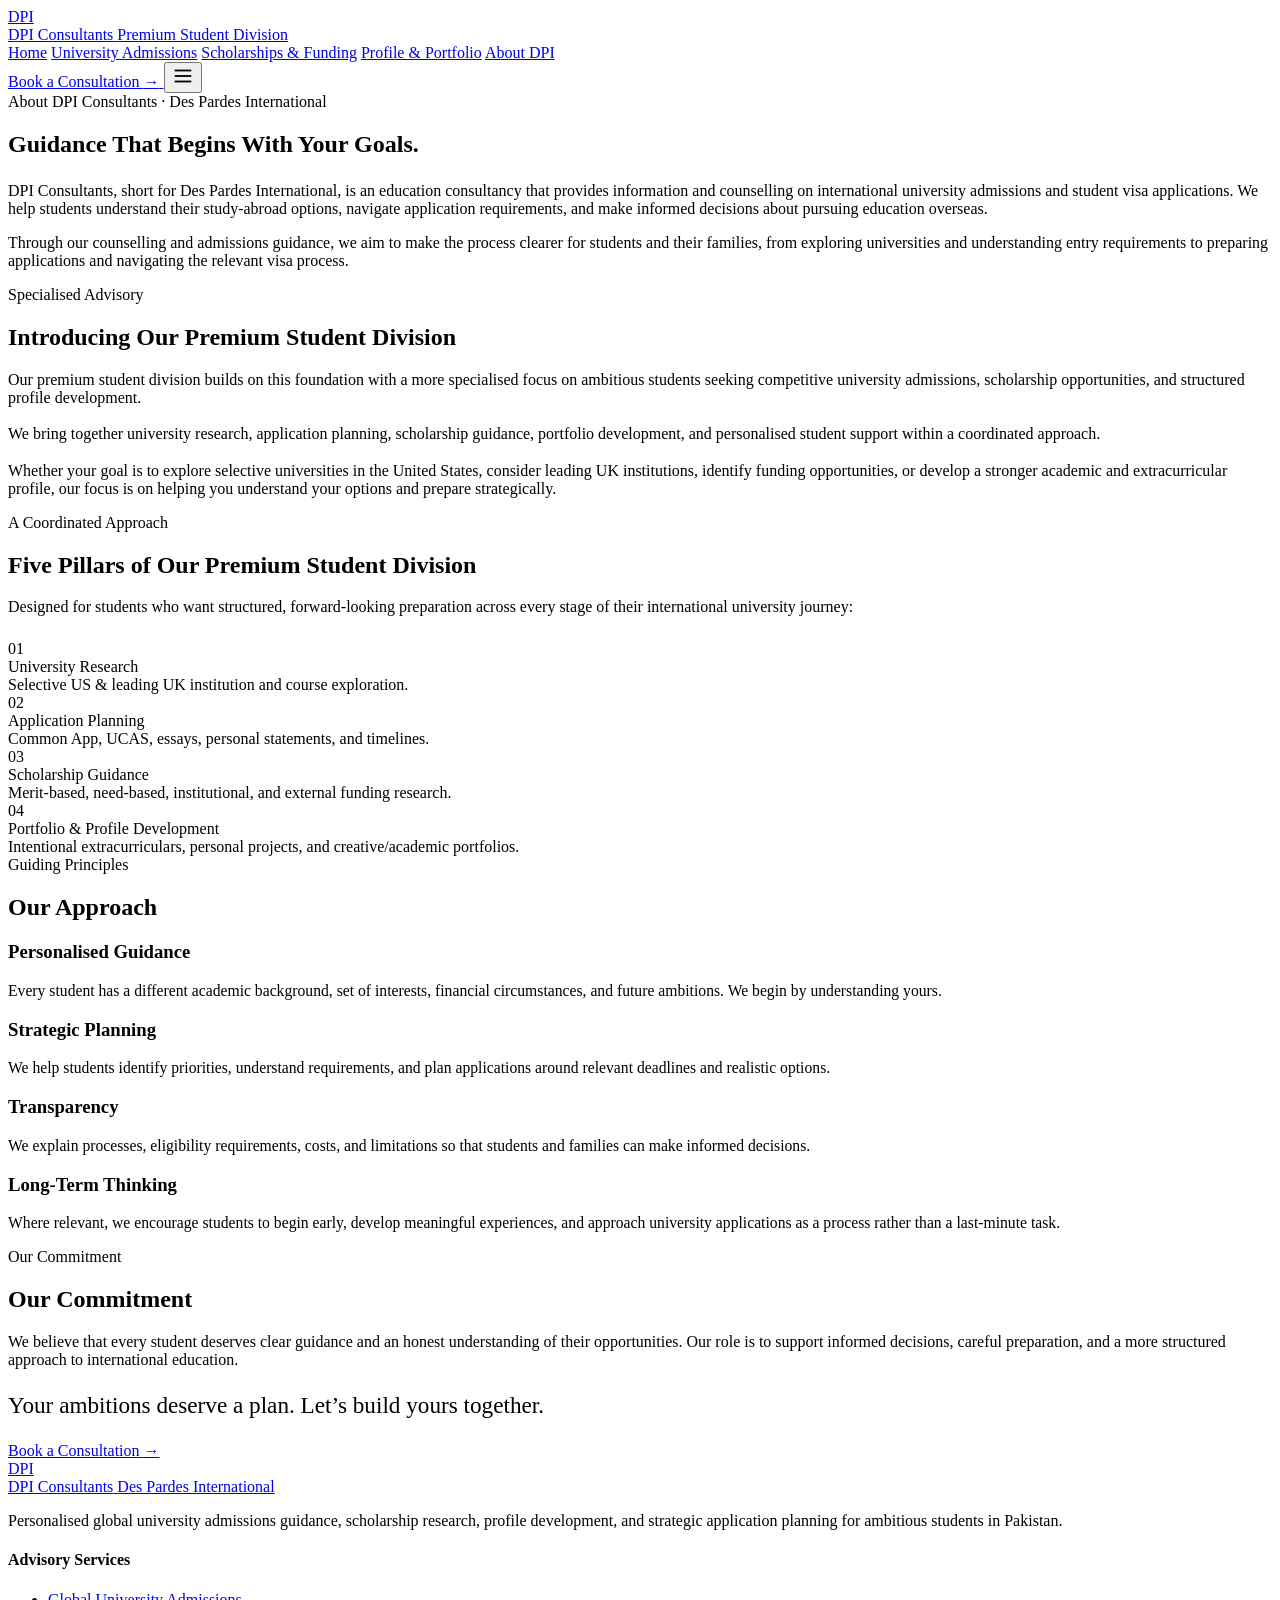
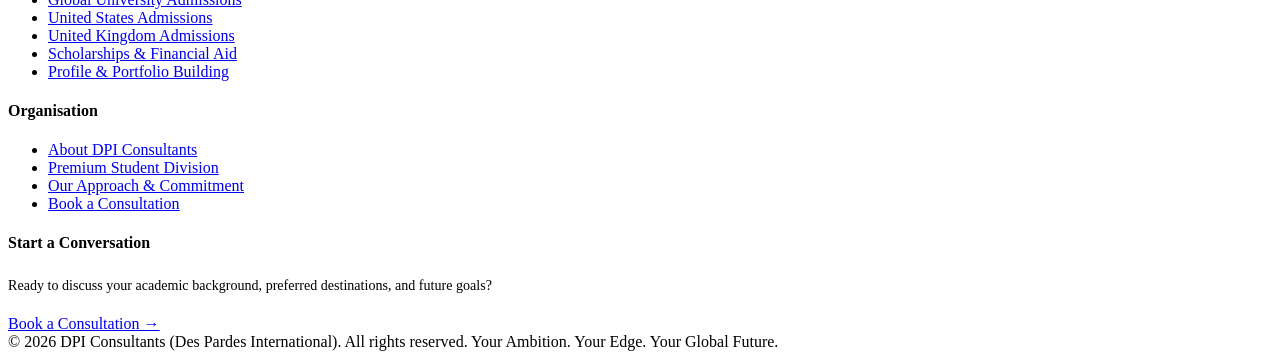
==== about.html @ b60140c0 "Publish about.html (no em dashes)" ====
<!DOCTYPE html>
<html lang="en">
<head>
  <meta charset="UTF-8" />
  <meta name="viewport" content="width=device-width, initial-scale=1.0" />
  <title>About DPI Consultants | Des Pardes International</title>
  <meta name="description" content="Guidance That Begins With Your Goals. Learn about DPI Consultants (Des Pardes International) and our Premium Student Division." />
  <link rel="stylesheet" href="styles.css" />
</head>
<body>

  <!-- Navigation Header -->
  <header class="site-header">
    <div class="container nav-container">
      <a href="index.html" class="brand-logo" aria-label="DPI Consultants Home">
        <div class="brand-monogram">DPI</div>
        <div class="brand-text">
          <span class="brand-name">DPI Consultants</span>
          <span class="brand-division">Premium Student Division</span>
        </div>
      </a>

      <nav class="nav-links" aria-label="Primary Navigation">
        <a href="index.html" class="nav-link">Home</a>
        <a href="admissions.html" class="nav-link">University Admissions</a>
        <a href="scholarships.html" class="nav-link">Scholarships &amp; Funding</a>
        <a href="profile-building.html" class="nav-link">Profile &amp; Portfolio</a>
        <a href="about.html" class="nav-link active">About DPI</a>
      </nav>

      <div class="nav-actions">
        <a href="consultation.html" class="btn btn-primary btn-sm">
          Book a Consultation <span class="btn-arrow">&rarr;</span>
        </a>
        <button class="mobile-menu-toggle" aria-label="Toggle Menu" aria-expanded="false">
          <svg width="22" height="22" viewBox="0 0 24 24" fill="none" stroke="currentColor" stroke-width="2">
            <line x1="3" y1="6" x2="21" y2="6"></line>
            <line x1="3" y1="12" x2="21" y2="12"></line>
            <line x1="3" y1="18" x2="21" y2="18"></line>
          </svg>
        </button>
      </div>
    </div>
  </header>

  <main>
    <!-- Page Hero -->
    <section class="page-hero">
      <div class="container">
        <div class="page-hero-inner">
          <span class="eyebrow">About DPI Consultants &middot; Des Pardes International</span>
          <h1 class="display-xl">Guidance That Begins With Your Goals.</h1>
          <div class="page-hero-lead" style="margin-top: 1.5rem;">
            <p>
              DPI Consultants, short for Des Pardes International, is an education consultancy that provides information and counselling on international university admissions and student visa applications. We help students understand their study-abroad options, navigate application requirements, and make informed decisions about pursuing education overseas.
            </p>
            <p>
              Through our counselling and admissions guidance, we aim to make the process clearer for students and their families, from exploring universities and understanding entry requirements to preparing applications and navigating the relevant visa process.
            </p>
          </div>
        </div>
      </div>
    </section>

    <!-- Section: Introducing Our Premium Student Division -->
    <section id="premium-division" class="section">
      <div class="container about-split">
        <div>
          <span class="eyebrow">Specialised Advisory</span>
          <h2 class="display-lg" style="margin-bottom: 1.25rem;">Introducing Our Premium Student Division</h2>
          <p class="lead-text" style="margin-bottom: 1.15rem;">
            Our premium student division builds on this foundation with a more specialised focus on ambitious students seeking competitive university admissions, scholarship opportunities, and structured profile development.
          </p>
          <p class="lead-text" style="margin-bottom: 1.15rem;">
            We bring together university research, application planning, scholarship guidance, portfolio development, and personalised student support within a coordinated approach.
          </p>
          <p class="lead-text">
            Whether your goal is to explore selective universities in the United States, consider leading UK institutions, identify funding opportunities, or develop a stronger academic and extracurricular profile, our focus is on helping you understand your options and prepare strategically.
          </p>
        </div>

        <div class="division-highlight-card">
          <span class="eyebrow eyebrow-light">A Coordinated Approach</span>
          <h2 class="heading-lg">Five Pillars of Our Premium Student Division</h2>
          <p>
            Designed for students who want structured, forward-looking preparation across every stage of their international university journey:
          </p>

          <div class="showcase-list" style="margin-top: 1.5rem; margin-bottom: 0;">
            <div class="showcase-item">
              <div class="showcase-item-icon">01</div>
              <div>
                <div class="showcase-item-title">University Research</div>
                <div class="showcase-item-desc">Selective US &amp; leading UK institution and course exploration.</div>
              </div>
            </div>
            <div class="showcase-item">
              <div class="showcase-item-icon">02</div>
              <div>
                <div class="showcase-item-title">Application Planning</div>
                <div class="showcase-item-desc">Common App, UCAS, essays, personal statements, and timelines.</div>
              </div>
            </div>
            <div class="showcase-item">
              <div class="showcase-item-icon">03</div>
              <div>
                <div class="showcase-item-title">Scholarship Guidance</div>
                <div class="showcase-item-desc">Merit-based, need-based, institutional, and external funding research.</div>
              </div>
            </div>
            <div class="showcase-item">
              <div class="showcase-item-icon">04</div>
              <div>
                <div class="showcase-item-title">Portfolio &amp; Profile Development</div>
                <div class="showcase-item-desc">Intentional extracurriculars, personal projects, and creative/academic portfolios.</div>
              </div>
            </div>
          </div>
        </div>
      </div>
    </section>

    <!-- Section: Our Approach -->
    <section id="our-approach" class="section section-sand">
      <div class="container">
        <div class="section-header centered">
          <span class="eyebrow">Guiding Principles</span>
          <h2 class="display-lg">Our Approach</h2>
        </div>

        <div class="approach-grid">
          <article class="approach-card">
            <h3>Personalised Guidance</h3>
            <p class="lead-text" style="font-size: 0.98rem;">
              Every student has a different academic background, set of interests, financial circumstances, and future ambitions. We begin by understanding yours.
            </p>
          </article>

          <article class="approach-card">
            <h3>Strategic Planning</h3>
            <p class="lead-text" style="font-size: 0.98rem;">
              We help students identify priorities, understand requirements, and plan applications around relevant deadlines and realistic options.
            </p>
          </article>

          <article class="approach-card">
            <h3>Transparency</h3>
            <p class="lead-text" style="font-size: 0.98rem;">
              We explain processes, eligibility requirements, costs, and limitations so that students and families can make informed decisions.
            </p>
          </article>

          <article class="approach-card">
            <h3>Long-Term Thinking</h3>
            <p class="lead-text" style="font-size: 0.98rem;">
              Where relevant, we encourage students to begin early, develop meaningful experiences, and approach university applications as a process rather than a last-minute task.
            </p>
          </article>
        </div>
      </div>
    </section>

    <!-- Section: Our Commitment -->
    <section class="section">
      <div class="container">
        <div class="cta-banner">
          <div class="cta-banner-content">
            <span class="eyebrow eyebrow-light">Our Commitment</span>
            <h2>Our Commitment</h2>
            <p style="margin-bottom: 1.15rem;">
              We believe that every student deserves clear guidance and an honest understanding of their opportunities. Our role is to support informed decisions, careful preparation, and a more structured approach to international education.
            </p>
            <p class="lead-serif" style="color: var(--gold-300); font-size: 1.45rem;">
              Your ambitions deserve a plan. Let&rsquo;s build yours together.
            </p>
          </div>
          <div class="cta-banner-action">
            <a href="consultation.html" class="btn btn-gold btn-lg">
              Book a Consultation <span class="btn-arrow">&rarr;</span>
            </a>
          </div>
        </div>
      </div>
    </section>
  </main>

  <!-- Footer -->
  <footer class="site-footer">
    <div class="container">
      <div class="footer-grid">
        <div class="footer-brand">
          <a href="index.html" class="brand-logo">
            <div class="brand-monogram">DPI</div>
            <div class="brand-text">
              <span class="brand-name">DPI Consultants</span>
              <span class="brand-division">Des Pardes International</span>
            </div>
          </a>
          <p>
            Personalised global university admissions guidance, scholarship research, profile development, and strategic application planning for ambitious students in Pakistan.
          </p>
        </div>

        <div class="footer-col">
          <h4>Advisory Services</h4>
          <ul class="footer-links">
            <li><a href="admissions.html">Global University Admissions</a></li>
            <li><a href="admissions.html#us-admissions">United States Admissions</a></li>
            <li><a href="admissions.html#uk-admissions">United Kingdom Admissions</a></li>
            <li><a href="scholarships.html">Scholarships &amp; Financial Aid</a></li>
            <li><a href="profile-building.html">Profile &amp; Portfolio Building</a></li>
          </ul>
        </div>

        <div class="footer-col">
          <h4>Organisation</h4>
          <ul class="footer-links">
            <li><a href="about.html">About DPI Consultants</a></li>
            <li><a href="about.html#premium-division">Premium Student Division</a></li>
            <li><a href="about.html#our-approach">Our Approach &amp; Commitment</a></li>
            <li><a href="consultation.html">Book a Consultation</a></li>
          </ul>
        </div>

        <div class="footer-col">
          <h4>Start a Conversation</h4>
          <p style="font-size: 0.88rem; margin-bottom: 1.15rem; line-height: 1.6;">
            Ready to discuss your academic background, preferred destinations, and future goals?
          </p>
          <a href="consultation.html" class="btn btn-gold btn-sm">
            Book a Consultation &rarr;
          </a>
        </div>
      </div>

      <div class="footer-bottom">
        <span>&copy; 2026 DPI Consultants (Des Pardes International). All rights reserved.</span>
        <span>Your Ambition. Your Edge. Your Global Future.</span>
      </div>
    </div>
  </footer>

  <script src="main.js"></script>
</body>
</html>
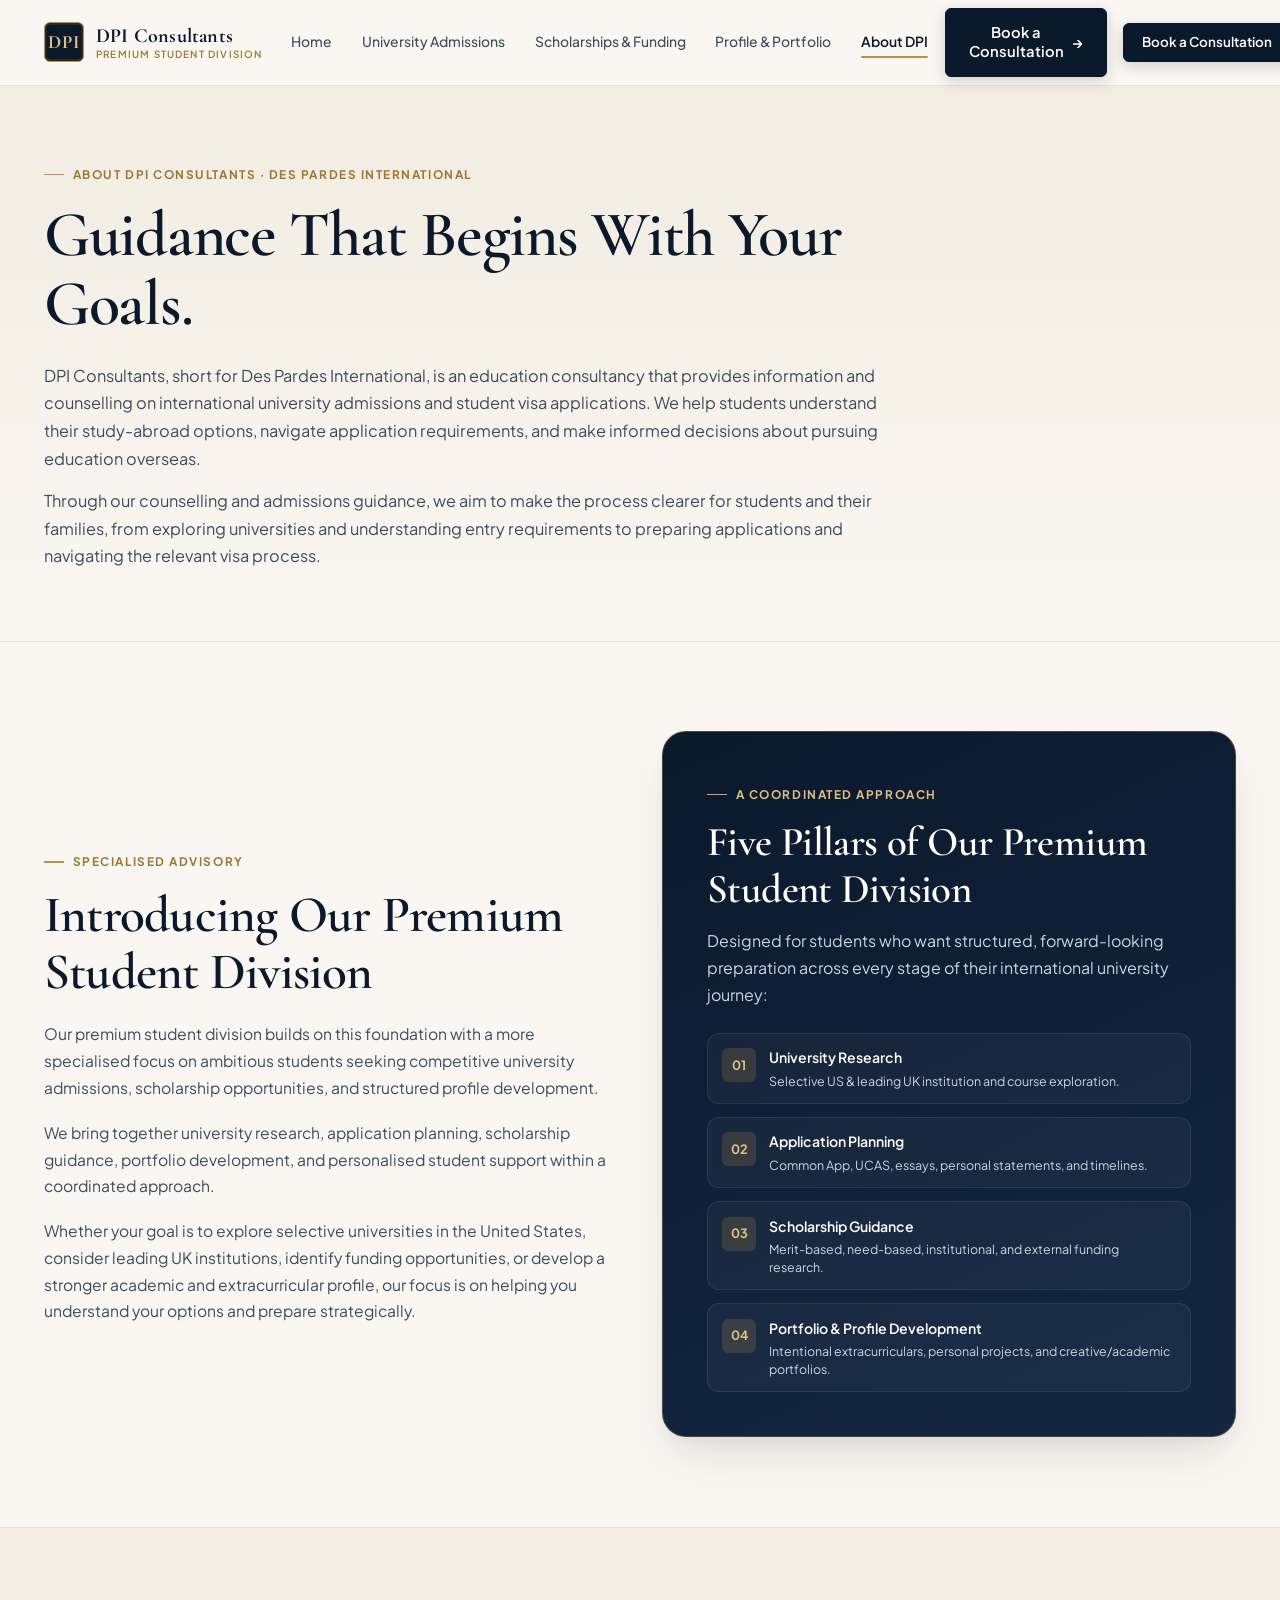
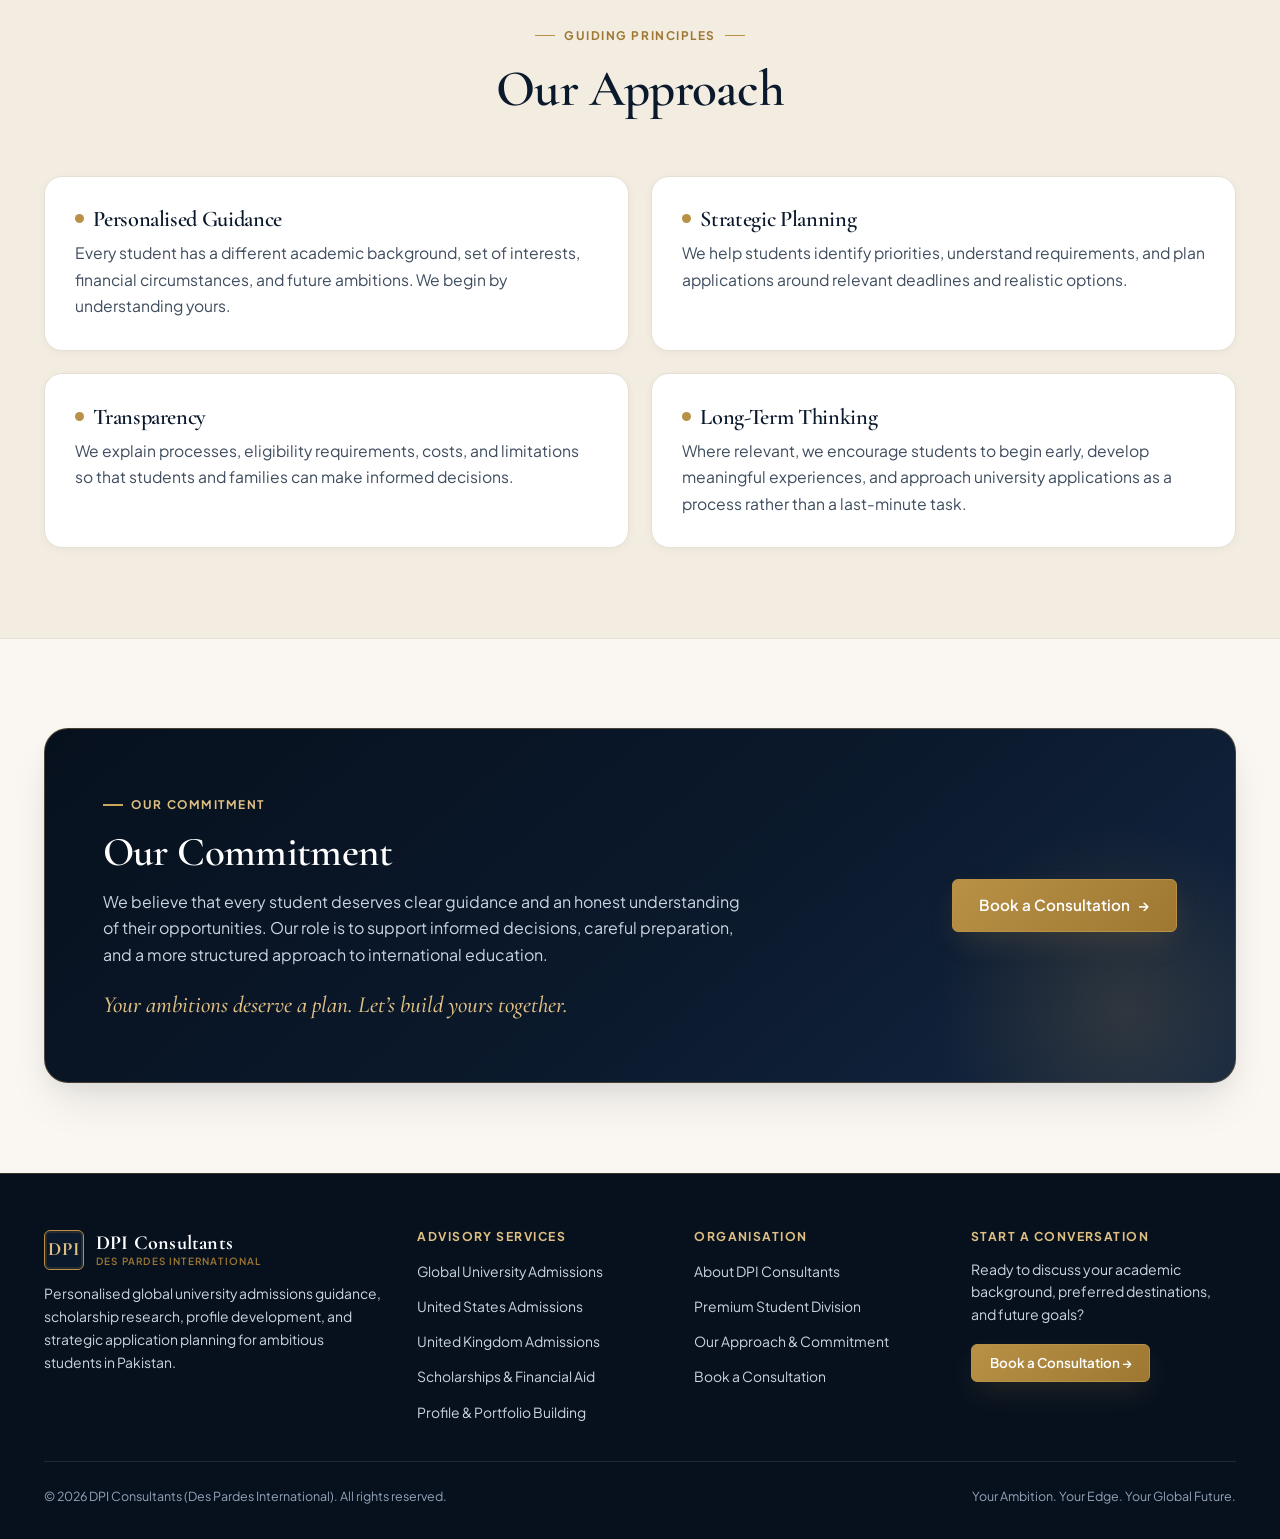
==== commit 5750e8e5: "Fix mobile CSS Grid width overflow, header wrapping, and cache-busting (?v=3)" ====
--- a/about.html
+++ b/about.html
@@ -5,7 +5,7 @@
   <meta name="viewport" content="width=device-width, initial-scale=1.0" />
   <title>About DPI Consultants | Des Pardes International</title>
   <meta name="description" content="Guidance That Begins With Your Goals. Learn about DPI Consultants (Des Pardes International) and our Premium Student Division." />
-  <link rel="stylesheet" href="styles.css" />
+  <link rel="stylesheet" href="styles.css?v=3" />
 </head>
 <body>
 
@@ -26,6 +26,7 @@
         <a href="scholarships.html" class="nav-link">Scholarships &amp; Funding</a>
         <a href="profile-building.html" class="nav-link">Profile &amp; Portfolio</a>
         <a href="about.html" class="nav-link active">About DPI</a>
+        <a href="consultation.html" class="btn btn-primary nav-mobile-cta">Book a Consultation <span class="btn-arrow">&rarr;</span></a>
       </nav>
 
       <div class="nav-actions">
@@ -240,6 +241,6 @@
     </div>
   </footer>
 
-  <script src="main.js"></script>
+  <script src="main.js?v=3"></script>
 </body>
 </html>
--- a/styles.css
+++ b/styles.css
@@ -0,0 +1,2122 @@
+/* ==========================================================================
+   DPI Consultants | Premium Student Division
+   Design System: Editorial Academic Prestige (Mobile-First & Responsive)
+   Palette: Warm Ivory (#FAF7F2), Deep Oxford Navy (#0B192C), Antique Brass (#B89146)
+   Typography: Cormorant Garamond (Editorial Serif) + Plus Jakarta Sans (Modern Sans)
+   ========================================================================== */
+
+@import url('https://fonts.googleapis.com/css2?family=Cormorant+Garamond:ital,wght@0,500;0,600;0,700;1,500;1,600&family=Plus+Jakarta+Sans:wght@400;500;600;700&display=swap');
+
+:root {
+  /* Color Palette */
+  --bg-ivory: #FAF7F2;
+  --bg-sand: #F2ECE1;
+  --bg-surface: #FFFFFF;
+  --bg-surface-hover: #FCFBF9;
+  
+  --navy-950: #07111E;
+  --navy-900: #0B192C;
+  --navy-800: #132642;
+  --navy-700: #1E375A;
+  --navy-600: #2D4B73;
+
+  --gold-600: #9E7832;
+  --gold-500: #B89146;
+  --gold-400: #CCA65C;
+  --gold-300: #DFC082;
+  --gold-100: #F6EFE2;
+  --gold-50: #FBF8F1;
+
+  --text-primary: #0B192C;
+  --text-secondary: #3E4C5E;
+  --text-muted: #64748B;
+  --text-on-dark: #F8FAFC;
+  --text-on-dark-muted: #CBD5E1;
+
+  --border-light: #E6DFD3;
+  --border-medium: #D5CBB8;
+  --border-gold: rgba(184, 145, 70, 0.35);
+  --border-dark: rgba(255, 255, 255, 0.12);
+
+  /* Typography */
+  --font-serif: 'Cormorant Garamond', Georgia, 'Times New Roman', serif;
+  --font-sans: 'Plus Jakarta Sans', -apple-system, BlinkMacSystemFont, 'Segoe UI', Roboto, sans-serif;
+
+  /* Layout & Spacing */
+  --container-max: 1240px;
+  --container-narrow: 920px;
+  --header-height: 82px;
+
+  /* Shadows & Transitions */
+  --shadow-sm: 0 2px 8px rgba(11, 25, 44, 0.04);
+  --shadow-md: 0 12px 32px -8px rgba(11, 25, 44, 0.07), 0 4px 12px -2px rgba(11, 25, 44, 0.03);
+  --shadow-lg: 0 24px 48px -12px rgba(11, 25, 44, 0.12), 0 8px 20px -4px rgba(11, 25, 44, 0.05);
+  --shadow-gold: 0 12px 30px -6px rgba(184, 145, 70, 0.2);
+
+  --radius-sm: 6px;
+  --radius-md: 12px;
+  --radius-lg: 18px;
+  --radius-xl: 24px;
+
+  --ease-out: cubic-bezier(0.16, 1, 0.3, 1);
+  --transition-fast: 0.2s var(--ease-out);
+  --transition-base: 0.35s var(--ease-out);
+}
+
+/* ==========================================================================
+   Reset & Base
+   ========================================================================== */
+*, *::before, *::after {
+  box-sizing: border-box;
+  margin: 0;
+  padding: 0;
+}
+
+html {
+  scroll-behavior: smooth;
+  font-size: 16px;
+  -webkit-font-smoothing: antialiased;
+  -moz-osx-font-smoothing: grayscale;
+  -webkit-text-size-adjust: 100%;
+  max-width: 100%;
+  overflow-x: hidden;
+}
+
+body {
+  font-family: var(--font-sans);
+  background-color: var(--bg-ivory);
+  color: var(--text-primary);
+  line-height: 1.65;
+  max-width: 100%;
+  overflow-x: hidden;
+  width: 100%;
+  position: relative;
+}
+
+/* Prevent any CSS Grid or Flex child from blowing out viewport width on mobile */
+.hero-grid > *,
+.achieve-grid > *,
+.think-bigger-grid > *,
+.timeline-grid > *,
+.support-grid > *,
+.scholarship-cards-grid > *,
+.process-steps-list > *,
+.services-numbered-grid > *,
+.direction-grid > *,
+.about-split > *,
+.approach-grid > *,
+.consultation-layout > *,
+.form-grid-2 > *,
+.footer-grid > * {
+  min-width: 0;
+  max-width: 100%;
+}
+
+::selection {
+  background-color: var(--navy-900);
+  color: var(--gold-300);
+}
+
+img, svg {
+  display: block;
+  max-width: 100%;
+}
+
+a {
+  color: inherit;
+  text-decoration: none;
+  transition: color var(--transition-fast);
+}
+
+ul, ol {
+  list-style: none;
+}
+
+button, input, select, textarea {
+  font: inherit;
+  color: inherit;
+}
+
+/* ==========================================================================
+   Typography Utilities
+   ========================================================================== */
+h1, h2, h3, h4, .serif-heading {
+  font-family: var(--font-serif);
+  font-weight: 600;
+  line-height: 1.12;
+  letter-spacing: -0.015em;
+  color: var(--text-primary);
+  overflow-wrap: break-word;
+}
+
+.display-xl {
+  font-size: clamp(2.25rem, 5vw, 4.4rem);
+  line-height: 1.08;
+  letter-spacing: -0.02em;
+}
+
+.display-lg {
+  font-size: clamp(1.95rem, 4vw, 3.5rem);
+  line-height: 1.12;
+}
+
+.heading-lg {
+  font-size: clamp(1.65rem, 3.2vw, 2.75rem);
+  line-height: 1.15;
+}
+
+.heading-md {
+  font-size: clamp(1.35rem, 2.2vw, 1.95rem);
+  line-height: 1.2;
+}
+
+.heading-sm {
+  font-family: var(--font-sans);
+  font-size: 1.12rem;
+  font-weight: 600;
+  line-height: 1.35;
+  letter-spacing: -0.01em;
+}
+
+.eyebrow {
+  display: inline-flex;
+  align-items: center;
+  flex-wrap: wrap;
+  gap: 0.55rem;
+  font-family: var(--font-sans);
+  font-size: 0.74rem;
+  font-weight: 700;
+  text-transform: uppercase;
+  letter-spacing: 0.13em;
+  color: var(--gold-600);
+  margin-bottom: 0.95rem;
+}
+
+.eyebrow::before {
+  content: '';
+  display: inline-block;
+  width: 20px;
+  height: 1.5px;
+  background-color: var(--gold-500);
+  flex-shrink: 0;
+}
+
+.eyebrow-light {
+  color: var(--gold-300);
+}
+
+.eyebrow-light::before {
+  background-color: var(--gold-400);
+}
+
+.lead-serif {
+  font-family: var(--font-serif);
+  font-size: clamp(1.22rem, 2vw, 1.7rem);
+  font-style: italic;
+  font-weight: 500;
+  line-height: 1.4;
+  color: var(--navy-800);
+}
+
+.lead-text {
+  font-size: clamp(0.98rem, 1.2vw, 1.15rem);
+  color: var(--text-secondary);
+  line-height: 1.7;
+}
+
+/* ==========================================================================
+   Layout & Containers
+   ========================================================================== */
+.container {
+  width: 100%;
+  max-width: var(--container-max);
+  margin: 0 auto;
+  padding: 0 1.5rem;
+}
+
+.container-narrow {
+  width: 100%;
+  max-width: var(--container-narrow);
+  margin: 0 auto;
+  padding: 0 1.5rem;
+}
+
+.section {
+  padding: clamp(3.25rem, 7vw, 7rem) 0;
+  position: relative;
+}
+
+.section-sand {
+  background-color: var(--bg-sand);
+  border-top: 1px solid var(--border-light);
+  border-bottom: 1px solid var(--border-light);
+}
+
+.section-surface {
+  background-color: var(--bg-surface);
+  border-top: 1px solid var(--border-light);
+  border-bottom: 1px solid var(--border-light);
+}
+
+.section-dark {
+  background: linear-gradient(145deg, var(--navy-950) 0%, var(--navy-900) 60%, var(--navy-800) 100%);
+  color: var(--text-on-dark);
+  position: relative;
+  overflow: hidden;
+}
+
+.section-dark h1,
+.section-dark h2,
+.section-dark h3,
+.section-dark h4 {
+  color: var(--text-on-dark);
+}
+
+.section-dark p {
+  color: var(--text-on-dark-muted);
+}
+
+.section-header {
+  max-width: 720px;
+  margin-bottom: clamp(2rem, 4.5vw, 4rem);
+}
+
+.section-header.centered {
+  margin-left: auto;
+  margin-right: auto;
+  text-align: center;
+}
+
+.section-header.centered .eyebrow {
+  justify-content: center;
+}
+
+.section-header.centered .eyebrow::after {
+  content: '';
+  display: inline-block;
+  width: 20px;
+  height: 1.5px;
+  background-color: var(--gold-500);
+  flex-shrink: 0;
+}
+
+/* ==========================================================================
+   Navigation Header
+   ========================================================================== */
+.site-header {
+  position: sticky;
+  top: 0;
+  z-index: 1000;
+  min-height: var(--header-height);
+  display: flex;
+  align-items: center;
+  background-color: rgba(250, 247, 242, 0.95);
+  backdrop-filter: blur(14px);
+  -webkit-backdrop-filter: blur(14px);
+  border-bottom: 1px solid var(--border-light);
+  transition: all var(--transition-fast);
+}
+
+.site-header.scrolled {
+  min-height: 70px;
+  background-color: rgba(255, 255, 255, 0.98);
+  box-shadow: var(--shadow-sm);
+}
+
+.nav-container {
+  width: 100%;
+  display: flex;
+  align-items: center;
+  justify-content: space-between;
+  gap: 1rem;
+  padding-top: 0.5rem;
+  padding-bottom: 0.5rem;
+}
+
+.brand-logo {
+  display: flex;
+  align-items: center;
+  gap: 0.75rem;
+  text-decoration: none;
+  flex-shrink: 0;
+}
+
+.brand-monogram {
+  width: 40px;
+  height: 40px;
+  background-color: var(--navy-900);
+  color: var(--gold-300);
+  border: 1px solid var(--gold-500);
+  border-radius: var(--radius-sm);
+  display: flex;
+  align-items: center;
+  justify-content: center;
+  font-family: var(--font-serif);
+  font-size: 1.18rem;
+  font-weight: 700;
+  letter-spacing: 0.04em;
+  flex-shrink: 0;
+  box-shadow: inset 0 0 0 2px rgba(184, 145, 70, 0.15);
+}
+
+.brand-text {
+  display: flex;
+  flex-direction: column;
+  justify-content: center;
+}
+
+.brand-name {
+  font-family: var(--font-serif);
+  font-size: 1.25rem;
+  font-weight: 700;
+  line-height: 1.1;
+  color: var(--navy-900);
+  letter-spacing: 0.01em;
+  white-space: nowrap;
+}
+
+.brand-division {
+  font-size: 0.62rem;
+  font-weight: 600;
+  text-transform: uppercase;
+  letter-spacing: 0.12em;
+  color: var(--gold-600);
+  margin-top: 2px;
+  line-height: 1.2;
+  white-space: nowrap;
+}
+
+.nav-links {
+  display: flex;
+  align-items: center;
+  gap: 0.25rem;
+}
+
+.nav-link {
+  font-size: 0.87rem;
+  font-weight: 500;
+  color: var(--text-secondary);
+  padding: 0.5rem 0.8rem;
+  border-radius: var(--radius-sm);
+  position: relative;
+  transition: all var(--transition-fast);
+  white-space: nowrap;
+}
+
+.nav-link:hover {
+  color: var(--navy-900);
+  background-color: rgba(184, 145, 70, 0.08);
+}
+
+.nav-link.active {
+  color: var(--navy-900);
+  font-weight: 600;
+}
+
+.nav-link.active::after {
+  content: '';
+  position: absolute;
+  bottom: 4px;
+  left: 0.8rem;
+  right: 0.8rem;
+  height: 2px;
+  background-color: var(--gold-500);
+  border-radius: 2px;
+}
+
+.nav-mobile-cta {
+  display: none;
+}
+
+.nav-actions {
+  display: flex;
+  align-items: center;
+  gap: 0.6rem;
+  flex-shrink: 0;
+}
+
+.mobile-menu-toggle {
+  display: none;
+  background: var(--bg-surface);
+  border: 1px solid var(--border-medium);
+  border-radius: var(--radius-sm);
+  width: 42px;
+  height: 42px;
+  align-items: center;
+  justify-content: center;
+  cursor: pointer;
+  color: var(--navy-900);
+  flex-shrink: 0;
+  -webkit-tap-highlight-color: transparent;
+}
+
+/* ==========================================================================
+   Buttons
+   ========================================================================== */
+.btn {
+  display: inline-flex;
+  align-items: center;
+  justify-content: center;
+  gap: 0.5rem;
+  font-family: var(--font-sans);
+  font-size: 0.92rem;
+  font-weight: 600;
+  line-height: 1.35;
+  text-align: center;
+  padding: 0.85rem 1.45rem;
+  border-radius: var(--radius-sm);
+  border: 1px solid transparent;
+  cursor: pointer;
+  transition: all var(--transition-base);
+  text-decoration: none;
+  max-width: 100%;
+  white-space: normal;
+  -webkit-tap-highlight-color: transparent;
+}
+
+.btn-sm {
+  font-size: 0.84rem;
+  padding: 0.58rem 1.1rem;
+}
+
+.btn-lg {
+  font-size: 0.95rem;
+  padding: 0.95rem 1.65rem;
+}
+
+.btn-primary {
+  background-color: var(--navy-900);
+  color: #FFFFFF;
+  border-color: var(--navy-900);
+  box-shadow: 0 4px 14px rgba(11, 25, 44, 0.18);
+}
+
+.btn-primary:hover {
+  background-color: var(--navy-800);
+  border-color: var(--gold-500);
+  transform: translateY(-2px);
+  box-shadow: 0 10px 24px rgba(11, 25, 44, 0.24);
+}
+
+.btn-gold {
+  background: linear-gradient(135deg, var(--gold-500) 0%, var(--gold-600) 100%);
+  color: #FFFFFF;
+  border-color: var(--gold-500);
+  box-shadow: var(--shadow-gold);
+}
+
+.btn-gold:hover {
+  background: linear-gradient(135deg, var(--gold-400) 0%, var(--gold-500) 100%);
+  transform: translateY(-2px);
+  box-shadow: 0 14px 32px -4px rgba(184, 145, 70, 0.35);
+}
+
+.btn-outline {
+  background-color: transparent;
+  color: var(--navy-900);
+  border-color: var(--border-medium);
+}
+
+.btn-outline:hover {
+  border-color: var(--navy-900);
+  background-color: rgba(11, 25, 44, 0.03);
+  transform: translateY(-2px);
+}
+
+.btn-outline-light {
+  background-color: rgba(255, 255, 255, 0.06);
+  color: #FFFFFF;
+  border-color: rgba(255, 255, 255, 0.25);
+}
+
+.btn-outline-light:hover {
+  background-color: rgba(255, 255, 255, 0.14);
+  border-color: var(--gold-300);
+  transform: translateY(-2px);
+}
+
+.btn-arrow {
+  transition: transform var(--transition-fast);
+  flex-shrink: 0;
+}
+
+.btn:hover .btn-arrow {
+  transform: translateX(4px);
+}
+
+/* ==========================================================================
+   Hero Sections
+   ========================================================================== */
+.hero-home {
+  padding: clamp(2.25rem, 5.5vw, 5.25rem) 0 clamp(3rem, 7vw, 6.25rem);
+  position: relative;
+  overflow: hidden;
+  border-bottom: 1px solid var(--border-light);
+}
+
+.hero-home::before {
+  content: '';
+  position: absolute;
+  top: -180px;
+  right: -120px;
+  width: 640px;
+  height: 640px;
+  border-radius: 50%;
+  background: radial-gradient(circle, rgba(184, 145, 70, 0.1) 0%, rgba(184, 145, 70, 0) 70%);
+  pointer-events: none;
+}
+
+.hero-grid {
+  display: grid;
+  grid-template-columns: 1.18fr 0.82fr;
+  gap: clamp(2rem, 4.5vw, 4.5rem);
+  align-items: center;
+}
+
+.hero-subtitle-serif {
+  font-family: var(--font-serif);
+  font-size: clamp(1.22rem, 2.1vw, 1.75rem);
+  font-style: italic;
+  font-weight: 500;
+  color: var(--gold-600);
+  margin: 0.85rem 0 1.25rem;
+  line-height: 1.35;
+}
+
+.hero-copy {
+  display: flex;
+  flex-direction: column;
+  gap: 0.9rem;
+  margin-bottom: 1.4rem;
+}
+
+.hero-copy p {
+  font-size: 1.02rem;
+  color: var(--text-secondary);
+  line-height: 1.7;
+}
+
+.hero-signature {
+  display: flex;
+  align-items: center;
+  gap: 0.75rem;
+  padding: 0.85rem 1.1rem;
+  background-color: var(--gold-50);
+  border-left: 3px solid var(--gold-500);
+  border-radius: 0 var(--radius-sm) var(--radius-sm) 0;
+  margin-bottom: 1.65rem;
+  font-family: var(--font-serif);
+  font-size: 1.18rem;
+  font-weight: 600;
+  font-style: italic;
+  color: var(--navy-900);
+  line-height: 1.35;
+}
+
+.hero-cta-group {
+  display: flex;
+  flex-wrap: wrap;
+  align-items: center;
+  gap: 0.85rem;
+  width: 100%;
+}
+
+/* Architectural Hero Showcase Card */
+.hero-showcase {
+  position: relative;
+  width: 100%;
+  min-width: 0;
+}
+
+.showcase-frame {
+  background: linear-gradient(155deg, var(--navy-900) 0%, var(--navy-800) 100%);
+  color: #FFFFFF;
+  border-radius: var(--radius-lg);
+  padding: 2rem;
+  box-shadow: var(--shadow-lg);
+  border: 1px solid rgba(184, 145, 70, 0.3);
+  position: relative;
+  overflow: hidden;
+  width: 100%;
+}
+
+.showcase-frame::after {
+  content: '';
+  position: absolute;
+  top: 10px;
+  right: 10px;
+  bottom: 10px;
+  left: 10px;
+  border: 1px solid rgba(184, 145, 70, 0.16);
+  border-radius: calc(var(--radius-lg) - 6px);
+  pointer-events: none;
+}
+
+.showcase-header {
+  display: flex;
+  flex-wrap: wrap;
+  align-items: center;
+  justify-content: space-between;
+  gap: 0.65rem;
+  padding-bottom: 1.15rem;
+  margin-bottom: 1.25rem;
+  border-bottom: 1px solid rgba(255, 255, 255, 0.1);
+}
+
+.showcase-tag {
+  font-size: 0.68rem;
+  font-weight: 700;
+  text-transform: uppercase;
+  letter-spacing: 0.12em;
+  color: var(--gold-300);
+}
+
+.showcase-pill-group {
+  display: flex;
+  flex-wrap: wrap;
+  gap: 0.4rem;
+}
+
+.showcase-pill {
+  font-size: 0.7rem;
+  font-weight: 600;
+  padding: 0.25rem 0.65rem;
+  border-radius: 999px;
+  background-color: rgba(184, 145, 70, 0.18);
+  color: var(--gold-300);
+  border: 1px solid rgba(184, 145, 70, 0.3);
+}
+
+.showcase-title {
+  font-family: var(--font-serif);
+  font-size: 1.5rem;
+  color: #FFFFFF;
+  margin-bottom: 1.1rem;
+  line-height: 1.2;
+}
+
+.showcase-list {
+  display: flex;
+  flex-direction: column;
+  gap: 0.8rem;
+  margin-bottom: 1.35rem;
+}
+
+.showcase-item {
+  display: flex;
+  align-items: flex-start;
+  gap: 0.8rem;
+  padding: 0.8rem 0.9rem;
+  background-color: rgba(255, 255, 255, 0.04);
+  border: 1px solid rgba(255, 255, 255, 0.08);
+  border-radius: var(--radius-md);
+  transition: background-color var(--transition-fast);
+}
+
+.showcase-item:hover {
+  background-color: rgba(255, 255, 255, 0.08);
+}
+
+.showcase-item-icon {
+  width: 34px;
+  height: 34px;
+  border-radius: var(--radius-sm);
+  background-color: rgba(184, 145, 70, 0.2);
+  color: var(--gold-300);
+  display: flex;
+  align-items: center;
+  justify-content: center;
+  flex-shrink: 0;
+  margin-top: 2px;
+  font-size: 0.8rem;
+  font-weight: 700;
+}
+
+.showcase-item-title {
+  font-size: 0.88rem;
+  font-weight: 600;
+  color: #FFFFFF;
+  margin-bottom: 0.15rem;
+}
+
+.showcase-item-desc {
+  font-size: 0.78rem;
+  color: var(--text-on-dark-muted);
+  line-height: 1.45;
+}
+
+.showcase-footer {
+  display: flex;
+  flex-wrap: wrap;
+  align-items: center;
+  justify-content: space-between;
+  gap: 0.5rem;
+  padding-top: 0.95rem;
+  border-top: 1px solid rgba(255, 255, 255, 0.1);
+  font-size: 0.76rem;
+  color: var(--gold-300);
+}
+
+/* Inner Page Hero */
+.page-hero {
+  padding: clamp(2.25rem, 5.5vw, 5.25rem) 0;
+  background: linear-gradient(180deg, var(--bg-sand) 0%, var(--bg-ivory) 100%);
+  border-bottom: 1px solid var(--border-light);
+  position: relative;
+}
+
+.page-hero-inner {
+  max-width: 840px;
+}
+
+.page-hero .hero-subtitle-serif {
+  margin-top: 0.75rem;
+  margin-bottom: 1.15rem;
+}
+
+.page-hero-lead {
+  display: flex;
+  flex-direction: column;
+  gap: 0.9rem;
+  font-size: 1.02rem;
+  color: var(--text-secondary);
+  line-height: 1.7;
+}
+
+/* ==========================================================================
+   Section: Four Visually Distinct Cards (Home & Services)
+   ========================================================================== */
+.achieve-grid {
+  display: grid;
+  grid-template-columns: repeat(2, 1fr);
+  gap: 1.5rem;
+}
+
+.achieve-card {
+  background-color: var(--bg-surface);
+  border: 1px solid var(--border-light);
+  border-radius: var(--radius-lg);
+  padding: 2rem;
+  display: flex;
+  flex-direction: column;
+  justify-content: space-between;
+  position: relative;
+  overflow: hidden;
+  transition: all var(--transition-base);
+  box-shadow: var(--shadow-sm);
+}
+
+.achieve-card::before {
+  content: '';
+  position: absolute;
+  top: 0;
+  left: 0;
+  right: 0;
+  height: 4px;
+  background: var(--navy-900);
+  transition: height var(--transition-fast);
+}
+
+.achieve-card.card-variant-1::before { background: linear-gradient(90deg, var(--navy-900), var(--navy-600)); }
+.achieve-card.card-variant-2::before { background: linear-gradient(90deg, var(--gold-600), var(--gold-400)); }
+.achieve-card.card-variant-3::before { background: linear-gradient(90deg, #1A3A3A, #2C5E5E); }
+.achieve-card.card-variant-4::before { background: linear-gradient(90deg, #3D2B4C, #64497A); }
+
+.achieve-card:hover {
+  transform: translateY(-4px);
+  box-shadow: var(--shadow-md);
+  border-color: var(--border-gold);
+}
+
+.achieve-card-top {
+  display: flex;
+  align-items: flex-start;
+  justify-content: space-between;
+  margin-bottom: 1.25rem;
+}
+
+.achieve-icon-box {
+  width: 50px;
+  height: 50px;
+  border-radius: var(--radius-md);
+  display: flex;
+  align-items: center;
+  justify-content: center;
+  background-color: var(--gold-100);
+  color: var(--navy-900);
+  border: 1px solid var(--border-gold);
+}
+
+.card-variant-1 .achieve-icon-box { background-color: #EEF2F7; color: var(--navy-900); border-color: rgba(11, 25, 44, 0.15); }
+.card-variant-2 .achieve-icon-box { background-color: var(--gold-100); color: var(--gold-600); border-color: var(--border-gold); }
+.card-variant-3 .achieve-icon-box { background-color: #EBF3F2; color: #1A3A3A; border-color: rgba(26, 58, 58, 0.2); }
+.card-variant-4 .achieve-icon-box { background-color: #F3EFF6; color: #3D2B4C; border-color: rgba(61, 43, 76, 0.2); }
+
+.achieve-num {
+  font-family: var(--font-serif);
+  font-size: 1.4rem;
+  font-weight: 600;
+  color: var(--border-medium);
+}
+
+.achieve-card h3 {
+  font-size: 1.5rem;
+  margin-bottom: 0.6rem;
+}
+
+.achieve-card p {
+  color: var(--text-secondary);
+  font-size: 0.95rem;
+  line-height: 1.65;
+  margin-bottom: 1.25rem;
+}
+
+.achieve-link {
+  display: inline-flex;
+  align-items: center;
+  gap: 0.45rem;
+  font-size: 0.85rem;
+  font-weight: 600;
+  color: var(--navy-900);
+  margin-top: auto;
+}
+
+.achieve-link span {
+  color: var(--gold-600);
+  transition: transform var(--transition-fast);
+}
+
+.achieve-card:hover .achieve-link span {
+  transform: translateX(4px);
+}
+
+/* ==========================================================================
+   Section: For Students Who Want to Think Bigger + Parents Note
+   ========================================================================== */
+.think-bigger-grid {
+  display: grid;
+  grid-template-columns: 1.15fr 0.85fr;
+  gap: 2.5rem;
+  align-items: stretch;
+}
+
+.student-checklist {
+  display: flex;
+  flex-direction: column;
+  gap: 0.75rem;
+  margin-top: 1.2rem;
+}
+
+.checklist-item {
+  display: flex;
+  align-items: flex-start;
+  gap: 0.85rem;
+  padding: 0.9rem 1.1rem;
+  background-color: var(--bg-surface);
+  border: 1px solid var(--border-light);
+  border-radius: var(--radius-md);
+  box-shadow: var(--shadow-sm);
+  transition: transform var(--transition-fast), border-color var(--transition-fast);
+}
+
+.checklist-item:hover {
+  transform: translateX(4px);
+  border-color: var(--gold-400);
+}
+
+.check-badge {
+  width: 24px;
+  height: 24px;
+  border-radius: 50%;
+  background-color: var(--gold-100);
+  color: var(--gold-600);
+  display: flex;
+  align-items: center;
+  justify-content: center;
+  flex-shrink: 0;
+  margin-top: 2px;
+}
+
+.checklist-item span {
+  font-size: 0.95rem;
+  font-weight: 500;
+  color: var(--text-primary);
+  line-height: 1.5;
+}
+
+.parents-card {
+  background: linear-gradient(160deg, var(--navy-900) 0%, var(--navy-800) 100%);
+  color: #FFFFFF;
+  border-radius: var(--radius-lg);
+  padding: 2.15rem;
+  display: flex;
+  flex-direction: column;
+  justify-content: space-between;
+  border: 1px solid rgba(184, 145, 70, 0.35);
+  box-shadow: var(--shadow-md);
+  position: relative;
+}
+
+.parents-card-badge {
+  display: inline-flex;
+  align-items: center;
+  gap: 0.5rem;
+  font-size: 0.72rem;
+  font-weight: 700;
+  text-transform: uppercase;
+  letter-spacing: 0.12em;
+  color: var(--gold-300);
+  background-color: rgba(184, 145, 70, 0.15);
+  border: 1px solid rgba(184, 145, 70, 0.3);
+  padding: 0.36rem 0.8rem;
+  border-radius: 999px;
+  width: fit-content;
+  margin-bottom: 1.15rem;
+}
+
+.parents-card h3 {
+  color: #FFFFFF;
+  font-size: 1.75rem;
+  margin-bottom: 0.8rem;
+}
+
+.parents-card p {
+  color: var(--text-on-dark-muted);
+  font-size: 0.98rem;
+  line-height: 1.68;
+  margin-bottom: 1.4rem;
+}
+
+.parents-pillars {
+  display: grid;
+  grid-template-columns: repeat(2, 1fr);
+  gap: 0.6rem;
+  padding-top: 1.25rem;
+  border-top: 1px solid rgba(255, 255, 255, 0.12);
+}
+
+.parents-pillar-item {
+  font-size: 0.8rem;
+  color: var(--gold-300);
+  display: flex;
+  align-items: center;
+  gap: 0.4rem;
+}
+
+/* ==========================================================================
+   Section: Your Journey, Mapped Out (Horizontal Desktop / Vertical Mobile)
+   ========================================================================== */
+.timeline-wrapper {
+  position: relative;
+  margin-top: 2.25rem;
+}
+
+/* Desktop Horizontal Timeline */
+.timeline-grid {
+  display: grid;
+  grid-template-columns: repeat(4, 1fr);
+  gap: 1.5rem;
+  position: relative;
+}
+
+.timeline-grid::before {
+  content: '';
+  position: absolute;
+  top: 28px;
+  left: 6%;
+  right: 6%;
+  height: 2px;
+  background: linear-gradient(90deg, var(--gold-500) 0%, var(--navy-900) 100%);
+  z-index: 0;
+}
+
+.timeline-step {
+  position: relative;
+  z-index: 1;
+  display: flex;
+  flex-direction: column;
+  min-width: 0;
+}
+
+.timeline-node {
+  width: 56px;
+  height: 56px;
+  border-radius: 50%;
+  background-color: var(--bg-surface);
+  border: 2px solid var(--gold-500);
+  color: var(--navy-900);
+  display: flex;
+  align-items: center;
+  justify-content: center;
+  font-family: var(--font-serif);
+  font-size: 1.35rem;
+  font-weight: 700;
+  margin-bottom: 1.35rem;
+  box-shadow: 0 0 0 6px var(--bg-ivory), var(--shadow-sm);
+  transition: all var(--transition-base);
+}
+
+.timeline-step:hover .timeline-node {
+  background-color: var(--navy-900);
+  color: var(--gold-300);
+  transform: scale(1.06);
+}
+
+.timeline-card {
+  background-color: var(--bg-surface);
+  border: 1px solid var(--border-light);
+  border-radius: var(--radius-md);
+  padding: 1.5rem;
+  flex: 1;
+  box-shadow: var(--shadow-sm);
+  transition: all var(--transition-base);
+}
+
+.timeline-step:hover .timeline-card {
+  border-color: var(--border-gold);
+  box-shadow: var(--shadow-md);
+  transform: translateY(-3px);
+}
+
+.timeline-phase-label {
+  font-size: 0.68rem;
+  font-weight: 700;
+  text-transform: uppercase;
+  letter-spacing: 0.12em;
+  color: var(--gold-600);
+  margin-bottom: 0.3rem;
+}
+
+.timeline-card h3 {
+  font-size: 1.4rem;
+  margin-bottom: 0.45rem;
+}
+
+.timeline-card p {
+  font-size: 0.92rem;
+  color: var(--text-secondary);
+  line-height: 1.6;
+}
+
+/* ==========================================================================
+   Closing Call to Action Banner
+   ========================================================================== */
+.cta-banner {
+  background: linear-gradient(140deg, var(--navy-950) 0%, var(--navy-900) 55%, var(--navy-800) 100%);
+  border-radius: var(--radius-xl);
+  padding: clamp(1.85rem, 4.5vw, 4rem);
+  color: #FFFFFF;
+  position: relative;
+  overflow: hidden;
+  border: 1px solid rgba(184, 145, 70, 0.35);
+  box-shadow: var(--shadow-lg);
+  display: flex;
+  align-items: center;
+  justify-content: space-between;
+  gap: 2rem;
+}
+
+.cta-banner::before {
+  content: '';
+  position: absolute;
+  right: -80px;
+  bottom: -120px;
+  width: 380px;
+  height: 380px;
+  border-radius: 50%;
+  background: radial-gradient(circle, rgba(184, 145, 70, 0.18) 0%, rgba(184, 145, 70, 0) 70%);
+  pointer-events: none;
+}
+
+.cta-banner-content {
+  max-width: 640px;
+  position: relative;
+  z-index: 1;
+}
+
+.cta-banner h2 {
+  color: #FFFFFF;
+  font-size: clamp(1.7rem, 3.2vw, 2.75rem);
+  margin-bottom: 0.8rem;
+}
+
+.cta-banner p {
+  color: var(--text-on-dark-muted);
+  font-size: 1rem;
+  line-height: 1.65;
+}
+
+.cta-banner-action {
+  flex-shrink: 0;
+  position: relative;
+  z-index: 1;
+}
+
+/* ==========================================================================
+   Page 2: University Admissions (US & UK Sections)
+   ========================================================================== */
+.destination-block {
+  background-color: var(--bg-surface);
+  border: 1px solid var(--border-light);
+  border-radius: var(--radius-xl);
+  padding: clamp(1.4rem, 4vw, 3.25rem);
+  box-shadow: var(--shadow-md);
+  margin-bottom: 2.25rem;
+  position: relative;
+  overflow: hidden;
+}
+
+.destination-block::before {
+  content: '';
+  position: absolute;
+  top: 0;
+  left: 0;
+  width: 5px;
+  height: 100%;
+  background-color: var(--navy-900);
+}
+
+.destination-block.uk-block::before {
+  background-color: var(--gold-500);
+}
+
+.destination-header {
+  display: flex;
+  flex-wrap: wrap;
+  align-items: flex-start;
+  justify-content: space-between;
+  gap: 1rem;
+  margin-bottom: 1.35rem;
+  padding-bottom: 1.15rem;
+  border-bottom: 1px solid var(--border-light);
+}
+
+.destination-badge {
+  display: inline-flex;
+  align-items: center;
+  gap: 0.45rem;
+  padding: 0.35rem 0.8rem;
+  border-radius: 999px;
+  background-color: var(--bg-sand);
+  color: var(--navy-900);
+  font-size: 0.72rem;
+  font-weight: 700;
+  letter-spacing: 0.08em;
+  text-transform: uppercase;
+  margin-bottom: 0.6rem;
+}
+
+.support-grid {
+  display: grid;
+  grid-template-columns: repeat(2, 1fr);
+  gap: 0.75rem 1.15rem;
+  margin: 1.15rem 0 1.6rem;
+}
+
+.support-item {
+  display: flex;
+  align-items: flex-start;
+  gap: 0.7rem;
+  padding: 0.75rem 0.9rem;
+  background-color: var(--bg-ivory);
+  border: 1px solid var(--border-light);
+  border-radius: var(--radius-sm);
+  font-size: 0.92rem;
+  font-weight: 500;
+  color: var(--text-primary);
+  line-height: 1.45;
+}
+
+.support-item-dot {
+  width: 20px;
+  height: 20px;
+  border-radius: 50%;
+  background-color: var(--navy-900);
+  color: var(--gold-300);
+  display: flex;
+  align-items: center;
+  justify-content: center;
+  flex-shrink: 0;
+  font-size: 0.68rem;
+  margin-top: 2px;
+}
+
+.goal-callout {
+  background-color: var(--gold-50);
+  border: 1px solid var(--border-gold);
+  border-left: 4px solid var(--gold-500);
+  border-radius: var(--radius-sm);
+  padding: 1.1rem 1.25rem;
+  font-size: 0.94rem;
+  color: var(--navy-900);
+  line-height: 1.6;
+}
+
+.goal-callout strong {
+  font-family: var(--font-serif);
+  font-size: 1.08rem;
+  text-transform: uppercase;
+  letter-spacing: 0.04em;
+  color: var(--gold-600);
+  margin-right: 0.35rem;
+}
+
+.strategy-factors {
+  display: flex;
+  flex-wrap: wrap;
+  justify-content: center;
+  gap: 0.55rem;
+  margin: 1.5rem 0 2rem;
+}
+
+.factor-pill {
+  padding: 0.48rem 1rem;
+  background-color: var(--bg-surface);
+  border: 1px solid var(--border-medium);
+  border-radius: 999px;
+  font-size: 0.84rem;
+  font-weight: 600;
+  color: var(--navy-900);
+  box-shadow: var(--shadow-sm);
+}
+
+/* ==========================================================================
+   Page 3: Scholarships & Funding
+   ========================================================================== */
+.scholarship-cards-grid {
+  display: grid;
+  grid-template-columns: repeat(3, 1fr);
+  gap: 1.4rem;
+}
+
+.scholarship-card {
+  background-color: var(--bg-surface);
+  border: 1px solid var(--border-light);
+  border-radius: var(--radius-lg);
+  padding: 1.75rem;
+  box-shadow: var(--shadow-sm);
+  transition: all var(--transition-base);
+  display: flex;
+  flex-direction: column;
+}
+
+.scholarship-card:hover {
+  transform: translateY(-4px);
+  box-shadow: var(--shadow-md);
+  border-color: var(--border-gold);
+}
+
+.scholarship-card-icon {
+  width: 44px;
+  height: 44px;
+  border-radius: var(--radius-sm);
+  background-color: var(--gold-100);
+  color: var(--gold-600);
+  display: flex;
+  align-items: center;
+  justify-content: center;
+  margin-bottom: 1.1rem;
+}
+
+.scholarship-card h3 {
+  font-size: 1.38rem;
+  margin-bottom: 0.55rem;
+}
+
+.scholarship-card p {
+  font-size: 0.92rem;
+  color: var(--text-secondary);
+  line-height: 1.6;
+}
+
+.process-steps-list {
+  display: grid;
+  grid-template-columns: repeat(5, 1fr);
+  gap: 1.1rem;
+}
+
+.process-step-card {
+  background-color: var(--bg-surface);
+  border: 1px solid var(--border-light);
+  border-top: 3px solid var(--gold-500);
+  border-radius: var(--radius-md);
+  padding: 1.4rem 1.2rem;
+  box-shadow: var(--shadow-sm);
+}
+
+.process-step-num {
+  font-family: var(--font-serif);
+  font-size: 1.5rem;
+  font-weight: 700;
+  color: var(--gold-600);
+  line-height: 1;
+  margin-bottom: 0.6rem;
+}
+
+.process-step-card h3 {
+  font-family: var(--font-sans);
+  font-size: 0.98rem;
+  font-weight: 700;
+  margin-bottom: 0.4rem;
+}
+
+.process-step-card p {
+  font-size: 0.87rem;
+  color: var(--text-secondary);
+  line-height: 1.56;
+}
+
+/* ==========================================================================
+   Page 4: Profile & Portfolio Building
+   ========================================================================== */
+.services-numbered-grid {
+  display: grid;
+  grid-template-columns: repeat(3, 1fr);
+  gap: 1.4rem;
+}
+
+.numbered-service-card {
+  background-color: var(--bg-surface);
+  border: 1px solid var(--border-light);
+  border-radius: var(--radius-lg);
+  padding: 1.85rem;
+  box-shadow: var(--shadow-sm);
+  transition: all var(--transition-base);
+  position: relative;
+}
+
+.numbered-service-card:hover {
+  transform: translateY(-4px);
+  box-shadow: var(--shadow-md);
+  border-color: var(--border-gold);
+}
+
+.service-index {
+  display: inline-block;
+  font-family: var(--font-serif);
+  font-size: 1.8rem;
+  font-weight: 700;
+  color: var(--gold-500);
+  margin-bottom: 0.6rem;
+  line-height: 1;
+}
+
+.numbered-service-card h3 {
+  font-size: 1.38rem;
+  margin-bottom: 0.55rem;
+}
+
+.numbered-service-card p {
+  font-size: 0.92rem;
+  color: var(--text-secondary);
+  line-height: 1.62;
+}
+
+.direction-grid {
+  display: grid;
+  grid-template-columns: repeat(2, 1fr);
+  gap: 1.25rem;
+}
+
+.direction-card {
+  background-color: rgba(255, 255, 255, 0.05);
+  border: 1px solid rgba(255, 255, 255, 0.12);
+  border-radius: var(--radius-lg);
+  padding: 1.75rem;
+  display: flex;
+  align-items: flex-start;
+  gap: 1.15rem;
+  transition: all var(--transition-base);
+}
+
+.direction-card:hover {
+  background-color: rgba(255, 255, 255, 0.09);
+  border-color: var(--gold-400);
+  transform: translateY(-3px);
+}
+
+.direction-icon {
+  width: 46px;
+  height: 46px;
+  border-radius: var(--radius-md);
+  background-color: rgba(184, 145, 70, 0.18);
+  color: var(--gold-300);
+  display: flex;
+  align-items: center;
+  justify-content: center;
+  flex-shrink: 0;
+}
+
+.direction-card h3 {
+  font-size: 1.38rem;
+  color: #FFFFFF;
+  margin-bottom: 0.4rem;
+}
+
+.direction-card p {
+  font-size: 0.92rem;
+  color: var(--text-on-dark-muted);
+  line-height: 1.6;
+}
+
+/* ==========================================================================
+   Page 5: About DPI Consultants
+   ========================================================================== */
+.about-split {
+  display: grid;
+  grid-template-columns: 1fr 1fr;
+  gap: 2.75rem;
+  align-items: center;
+}
+
+.division-highlight-card {
+  background: linear-gradient(155deg, var(--navy-900) 0%, var(--navy-800) 100%);
+  color: #FFFFFF;
+  border-radius: var(--radius-xl);
+  padding: clamp(1.5rem, 4vw, 2.75rem);
+  border: 1px solid rgba(184, 145, 70, 0.35);
+  box-shadow: var(--shadow-lg);
+}
+
+.division-highlight-card h2 {
+  color: #FFFFFF;
+  margin-bottom: 0.9rem;
+}
+
+.division-highlight-card p {
+  color: var(--text-on-dark-muted);
+  margin-bottom: 0.9rem;
+  line-height: 1.68;
+}
+
+.approach-grid {
+  display: grid;
+  grid-template-columns: repeat(2, 1fr);
+  gap: 1.4rem;
+}
+
+.approach-card {
+  background-color: var(--bg-surface);
+  border: 1px solid var(--border-light);
+  border-radius: var(--radius-lg);
+  padding: 1.85rem;
+  box-shadow: var(--shadow-sm);
+}
+
+.approach-card h3 {
+  font-size: 1.4rem;
+  margin-bottom: 0.55rem;
+  display: flex;
+  align-items: center;
+  gap: 0.6rem;
+}
+
+.approach-card h3::before {
+  content: '';
+  width: 9px;
+  height: 9px;
+  border-radius: 50%;
+  background-color: var(--gold-500);
+  flex-shrink: 0;
+}
+
+/* ==========================================================================
+   Page 7: Book a Consultation
+   ========================================================================== */
+.consultation-layout {
+  display: grid;
+  grid-template-columns: 0.9fr 1.1fr;
+  gap: 2.75rem;
+  align-items: start;
+}
+
+.discuss-card {
+  background-color: var(--bg-surface);
+  border: 1px solid var(--border-light);
+  border-radius: var(--radius-lg);
+  padding: 1.85rem;
+  box-shadow: var(--shadow-sm);
+  margin-bottom: 1.4rem;
+}
+
+.discuss-list {
+  display: flex;
+  flex-direction: column;
+  gap: 0.8rem;
+  margin-top: 1.1rem;
+}
+
+.discuss-item {
+  display: flex;
+  align-items: flex-start;
+  gap: 0.75rem;
+  font-size: 0.94rem;
+  color: var(--text-secondary);
+  line-height: 1.55;
+}
+
+.discuss-item-num {
+  width: 24px;
+  height: 24px;
+  border-radius: 50%;
+  background-color: var(--gold-100);
+  color: var(--gold-600);
+  font-weight: 700;
+  font-size: 0.74rem;
+  display: flex;
+  align-items: center;
+  justify-content: center;
+  flex-shrink: 0;
+  margin-top: 1px;
+}
+
+.starting-point-box {
+  background-color: var(--bg-sand);
+  border: 1px solid var(--border-medium);
+  border-left: 4px solid var(--navy-900);
+  border-radius: var(--radius-md);
+  padding: 1.4rem;
+}
+
+.starting-point-box h3 {
+  font-size: 1.3rem;
+  margin-bottom: 0.5rem;
+}
+
+.starting-point-box p {
+  font-size: 0.92rem;
+  color: var(--text-secondary);
+  margin-bottom: 0.6rem;
+}
+
+/* Interactive Booking Form */
+.booking-form-card {
+  background-color: var(--bg-surface);
+  border: 1px solid var(--border-light);
+  border-top: 4px solid var(--navy-900);
+  border-radius: var(--radius-lg);
+  padding: clamp(1.4rem, 3.5vw, 2.5rem);
+  box-shadow: var(--shadow-md);
+}
+
+.form-role-tabs {
+  display: grid;
+  grid-template-columns: 1fr 1fr;
+  gap: 0.4rem;
+  background-color: var(--bg-ivory);
+  padding: 0.35rem;
+  border-radius: var(--radius-sm);
+  border: 1px solid var(--border-light);
+  margin-bottom: 1.25rem;
+}
+
+.role-tab {
+  padding: 0.6rem 0.7rem;
+  border: none;
+  background: transparent;
+  border-radius: 4px;
+  font-size: 0.84rem;
+  font-weight: 600;
+  color: var(--text-secondary);
+  cursor: pointer;
+  transition: all var(--transition-fast);
+  text-align: center;
+}
+
+.role-tab.active {
+  background-color: var(--navy-900);
+  color: #FFFFFF;
+  box-shadow: var(--shadow-sm);
+}
+
+.form-grid-2 {
+  display: grid;
+  grid-template-columns: 1fr 1fr;
+  gap: 1rem;
+}
+
+.form-group {
+  margin-bottom: 1.1rem;
+}
+
+.form-label {
+  display: block;
+  font-size: 0.83rem;
+  font-weight: 600;
+  color: var(--navy-900);
+  margin-bottom: 0.38rem;
+}
+
+.form-control {
+  width: 100%;
+  padding: 0.75rem 0.9rem;
+  background-color: var(--bg-ivory);
+  border: 1px solid var(--border-medium);
+  border-radius: var(--radius-sm);
+  font-size: 1rem;
+  color: var(--text-primary);
+  transition: border-color var(--transition-fast), box-shadow var(--transition-fast);
+}
+
+.form-control:focus {
+  outline: none;
+  border-color: var(--navy-900);
+  background-color: #FFFFFF;
+  box-shadow: 0 0 0 3px rgba(11, 25, 44, 0.08);
+}
+
+.chip-selector {
+  display: flex;
+  flex-wrap: wrap;
+  gap: 0.5rem;
+}
+
+.chip-option {
+  cursor: pointer;
+  user-select: none;
+}
+
+.chip-option input {
+  position: absolute;
+  opacity: 0;
+  pointer-events: none;
+}
+
+.chip-box {
+  display: inline-flex;
+  align-items: center;
+  gap: 0.4rem;
+  padding: 0.48rem 0.85rem;
+  background-color: var(--bg-ivory);
+  border: 1px solid var(--border-medium);
+  border-radius: 999px;
+  font-size: 0.81rem;
+  font-weight: 500;
+  color: var(--text-secondary);
+  transition: all var(--transition-fast);
+}
+
+.chip-option input:checked + .chip-box {
+  background-color: var(--navy-900);
+  border-color: var(--navy-900);
+  color: #FFFFFF;
+}
+
+.form-success-panel {
+  display: none;
+  text-align: center;
+  padding: 1.25rem 0.25rem;
+}
+
+.form-success-panel.visible {
+  display: block;
+}
+
+.success-icon-ring {
+  width: 58px;
+  height: 58px;
+  border-radius: 50%;
+  background-color: var(--gold-100);
+  color: var(--gold-600);
+  display: flex;
+  align-items: center;
+  justify-content: center;
+  margin: 0 auto 1.1rem;
+  border: 2px solid var(--gold-500);
+}
+
+.summary-preview-box {
+  text-align: left;
+  background-color: var(--bg-ivory);
+  border: 1px solid var(--border-light);
+  border-radius: var(--radius-md);
+  padding: 1.1rem;
+  margin: 1.15rem 0;
+  font-size: 0.87rem;
+  color: var(--text-secondary);
+  overflow-wrap: break-word;
+}
+
+/* ==========================================================================
+   Site Footer
+   ========================================================================== */
+.site-footer {
+  background-color: var(--navy-950);
+  color: var(--text-on-dark-muted);
+  padding: 3.5rem 0 2rem;
+  border-top: 1px solid rgba(184, 145, 70, 0.25);
+}
+
+.footer-grid {
+  display: grid;
+  grid-template-columns: 1.4fr 1fr 1fr 1.1fr;
+  gap: 2.25rem;
+  padding-bottom: 2.25rem;
+  border-bottom: 1px solid rgba(255, 255, 255, 0.1);
+}
+
+.footer-brand .brand-name {
+  color: #FFFFFF;
+}
+
+.footer-brand p {
+  margin-top: 0.85rem;
+  font-size: 0.87rem;
+  line-height: 1.65;
+  max-width: 340px;
+}
+
+.footer-col h4 {
+  font-family: var(--font-sans);
+  font-size: 0.76rem;
+  font-weight: 700;
+  text-transform: uppercase;
+  letter-spacing: 0.12em;
+  color: var(--gold-300);
+  margin-bottom: 0.9rem;
+}
+
+.footer-links {
+  display: flex;
+  flex-direction: column;
+  gap: 0.55rem;
+}
+
+.footer-links a {
+  font-size: 0.87rem;
+  color: var(--text-on-dark-muted);
+  transition: color var(--transition-fast);
+}
+
+.footer-links a:hover {
+  color: #FFFFFF;
+}
+
+.footer-bottom {
+  padding-top: 1.5rem;
+  display: flex;
+  flex-wrap: wrap;
+  align-items: center;
+  justify-content: space-between;
+  gap: 0.75rem;
+  font-size: 0.78rem;
+  color: #94A3B8;
+}
+
+/* ==========================================================================
+   Responsive Design: Tablet & Mobile Navigation (max-width: 980px)
+   ========================================================================== */
+@media (max-width: 980px) {
+  :root {
+    --header-height: 68px;
+  }
+
+  .site-header.scrolled {
+    min-height: 64px;
+  }
+
+  .mobile-menu-toggle {
+    display: inline-flex;
+  }
+
+  .nav-actions .btn {
+    display: none !important; /* Hide desktop header button on tablet/mobile so logo never wraps */
+  }
+
+  .nav-links {
+    position: absolute;
+    top: 100%;
+    left: 0;
+    right: 0;
+    background-color: var(--bg-surface);
+    flex-direction: column;
+    align-items: stretch;
+    gap: 0;
+    padding: 0.75rem 1.25rem 1.5rem;
+    border-bottom: 2px solid var(--gold-500);
+    box-shadow: var(--shadow-lg);
+    transform: translateY(-10px);
+    opacity: 0;
+    visibility: hidden;
+    pointer-events: none;
+    transition: all 0.25s var(--ease-out);
+  }
+
+  .nav-links.open {
+    transform: translateY(0);
+    opacity: 1;
+    visibility: visible;
+    pointer-events: auto;
+  }
+
+  .nav-link {
+    padding: 0.85rem 0.4rem;
+    border-bottom: 1px solid var(--border-light);
+    border-radius: 0;
+    font-size: 0.98rem;
+  }
+
+  .nav-link.active {
+    color: var(--gold-600);
+  }
+
+  .nav-link.active::after {
+    display: none;
+  }
+
+  .nav-mobile-cta {
+    display: flex !important;
+    margin-top: 1rem;
+    width: 100%;
+  }
+
+  .hero-grid,
+  .think-bigger-grid,
+  .about-split,
+  .consultation-layout {
+    grid-template-columns: 1fr;
+  }
+
+  .scholarship-cards-grid,
+  .services-numbered-grid,
+  .process-steps-list {
+    grid-template-columns: repeat(2, 1fr);
+  }
+
+  /* Transform 4-step Horizontal Timeline into Vertical Timeline */
+  .timeline-grid {
+    grid-template-columns: 1fr;
+    gap: 1.25rem;
+    padding-left: 0;
+  }
+
+  .timeline-grid::before {
+    top: 20px;
+    bottom: 20px;
+    left: 23px;
+    right: auto;
+    width: 2px;
+    height: auto;
+    background: linear-gradient(180deg, var(--gold-500) 0%, var(--navy-900) 100%);
+  }
+
+  .timeline-step {
+    flex-direction: row;
+    align-items: flex-start;
+    gap: 1.1rem;
+  }
+
+  .timeline-node {
+    width: 48px;
+    height: 48px;
+    font-size: 1.15rem;
+    flex-shrink: 0;
+    margin-bottom: 0;
+    box-shadow: 0 0 0 5px var(--bg-ivory), var(--shadow-sm);
+  }
+
+  .footer-grid {
+    grid-template-columns: 1fr 1fr;
+  }
+}
+
+/* ==========================================================================
+   Responsive Design: Phones (max-width: 640px)
+   ========================================================================== */
+@media (max-width: 640px) {
+  .container,
+  .container-narrow {
+    padding: 0 1.15rem;
+  }
+
+  .section {
+    padding: 2.75rem 0;
+  }
+
+  .hero-home,
+  .page-hero {
+    padding: 1.75rem 0 2.5rem;
+  }
+
+  .brand-monogram {
+    width: 36px;
+    height: 36px;
+    font-size: 1.05rem;
+  }
+
+  .brand-name {
+    font-size: 1.12rem;
+  }
+
+  .brand-division {
+    font-size: 0.56rem;
+    letter-spacing: 0.09em;
+  }
+
+  .display-xl {
+    font-size: 2.05rem;
+    line-height: 1.12;
+  }
+
+  .display-lg {
+    font-size: 1.72rem;
+    line-height: 1.15;
+  }
+
+  .heading-lg {
+    font-size: 1.5rem;
+  }
+
+  .eyebrow {
+    font-size: 0.66rem;
+    letter-spacing: 0.1em;
+    margin-bottom: 0.7rem;
+  }
+
+  .eyebrow::before,
+  .section-header.centered .eyebrow::after {
+    width: 14px;
+  }
+
+  .hero-subtitle-serif {
+    font-size: 1.18rem;
+    margin: 0.6rem 0 0.95rem;
+  }
+
+  .hero-copy p,
+  .page-hero-lead,
+  .lead-text {
+    font-size: 0.95rem;
+    line-height: 1.65;
+  }
+
+  .hero-signature {
+    font-size: 1.05rem;
+    padding: 0.75rem 0.95rem;
+    margin-bottom: 1.35rem;
+  }
+
+  .hero-cta-group {
+    flex-direction: column;
+    align-items: stretch;
+    gap: 0.75rem;
+  }
+
+  .hero-cta-group .btn,
+  .page-hero .btn,
+  .cta-banner-action,
+  .cta-banner .btn {
+    width: 100%;
+    padding: 0.88rem 1rem;
+    font-size: 0.9rem;
+  }
+
+  .achieve-grid,
+  .support-grid,
+  .scholarship-cards-grid,
+  .services-numbered-grid,
+  .direction-grid,
+  .approach-grid,
+  .process-steps-list,
+  .form-grid-2,
+  .footer-grid,
+  .parents-pillars {
+    grid-template-columns: 1fr;
+  }
+
+  .cta-banner {
+    flex-direction: column;
+    align-items: stretch;
+    gap: 1.35rem;
+  }
+
+  .showcase-frame,
+  .achieve-card,
+  .parents-card,
+  .destination-block,
+  .scholarship-card,
+  .numbered-service-card,
+  .direction-card,
+  .division-highlight-card,
+  .approach-card,
+  .discuss-card,
+  .booking-form-card,
+  .cta-banner {
+    padding: 1.35rem 1.15rem;
+    border-radius: var(--radius-md);
+  }
+
+  .showcase-frame::after {
+    display: none;
+  }
+
+  .showcase-title {
+    font-size: 1.3rem;
+  }
+
+  .showcase-item {
+    padding: 0.75rem;
+    gap: 0.75rem;
+  }
+
+  .direction-card {
+    flex-direction: column;
+    gap: 0.85rem;
+  }
+
+  /* Compact Vertical Timeline on Phones */
+  .timeline-grid::before {
+    left: 19px;
+  }
+
+  .timeline-step {
+    gap: 0.85rem;
+  }
+
+  .timeline-node {
+    width: 40px;
+    height: 40px;
+    font-size: 1rem;
+    box-shadow: 0 0 0 4px var(--bg-ivory);
+  }
+
+  .timeline-card {
+    padding: 1.15rem;
+  }
+
+  .timeline-card h3 {
+    font-size: 1.28rem;
+  }
+
+  .strategy-factors {
+    gap: 0.45rem;
+  }
+
+  .factor-pill {
+    font-size: 0.78rem;
+    padding: 0.4rem 0.8rem;
+  }
+
+  .form-role-tabs {
+    grid-template-columns: 1fr;
+  }
+
+  .chip-selector {
+    display: grid;
+    grid-template-columns: 1fr;
+    gap: 0.45rem;
+  }
+
+  .chip-box {
+    width: 100%;
+    justify-content: center;
+    border-radius: var(--radius-sm);
+    padding: 0.55rem 0.8rem;
+  }
+
+  .footer-bottom {
+    flex-direction: column;
+    align-items: flex-start;
+    text-align: left;
+  }
+}
